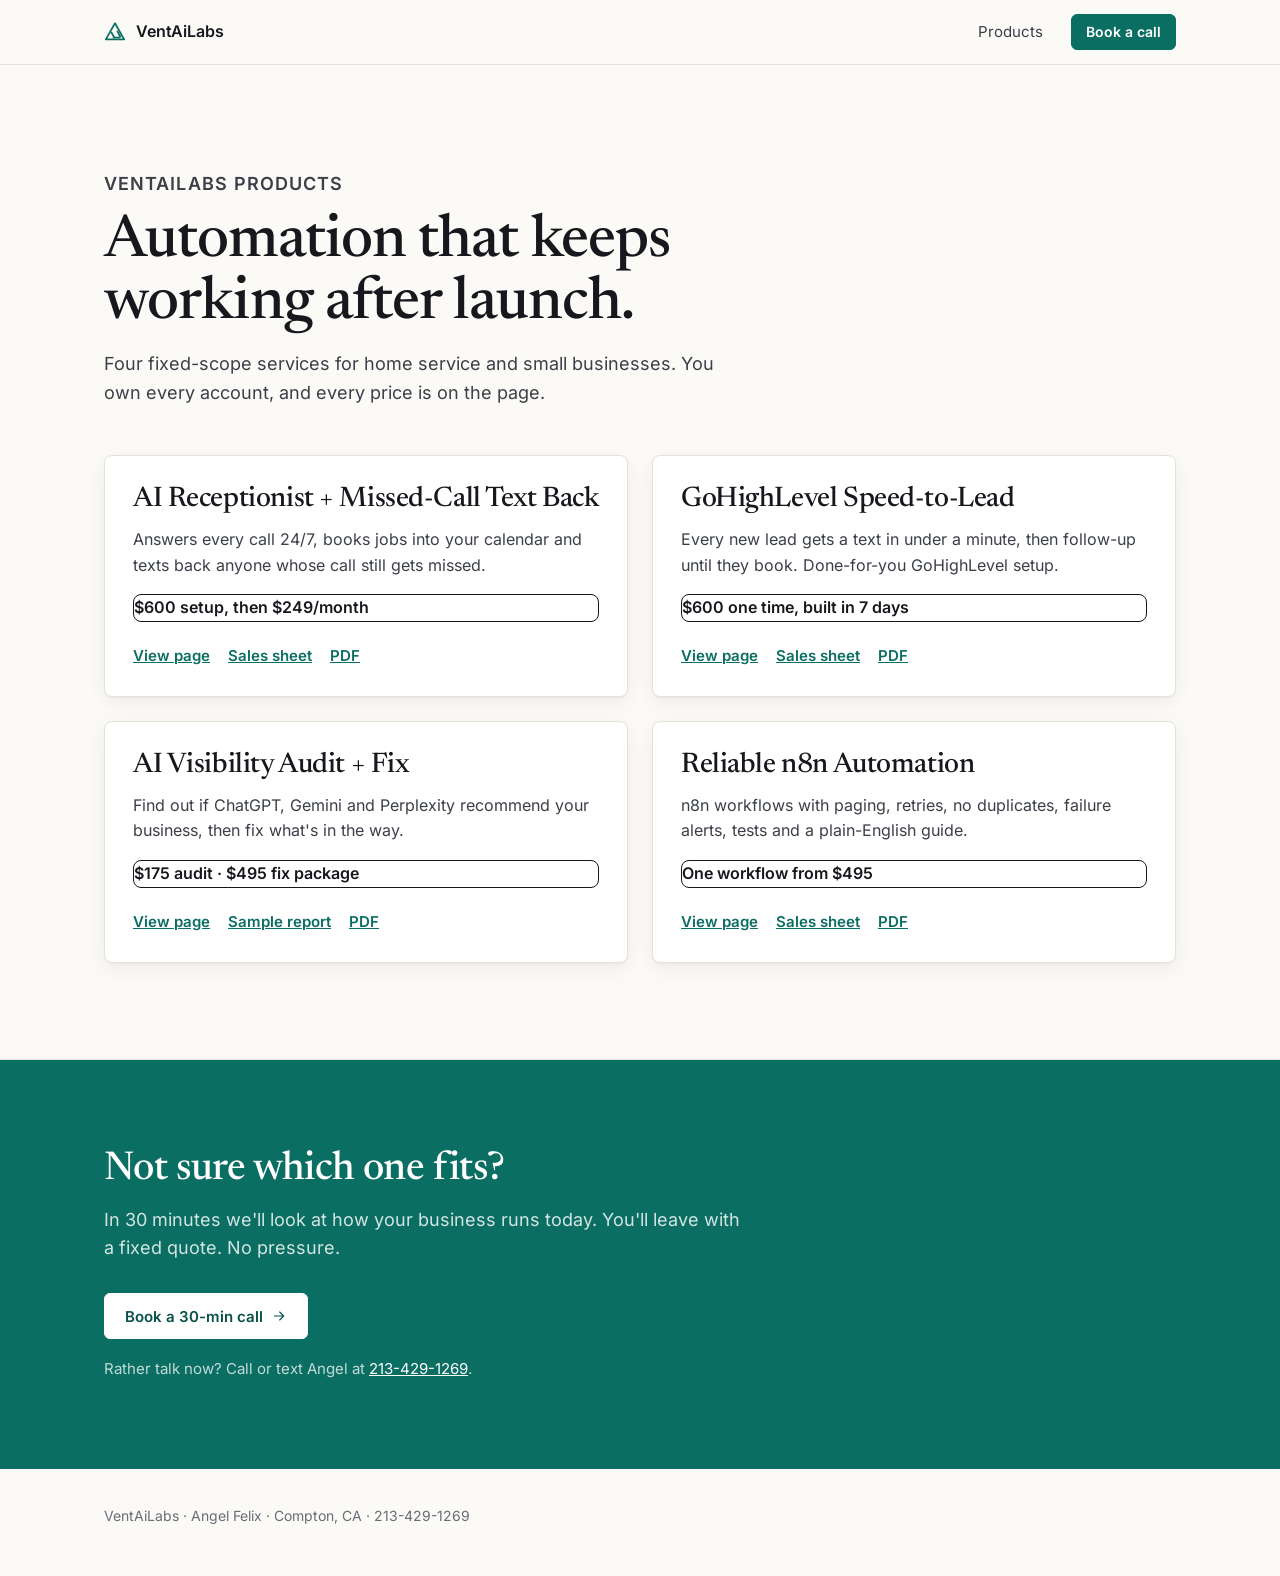
==== index.html @ 2b77d4f8 "Publish VentAiLabs product sales pages" ====
<!doctype html>
<html lang="en">
<head>
<meta charset="utf-8">
<meta name="viewport" content="width=device-width,initial-scale=1">
<title>Products | VentAiLabs</title>
<meta name="description" content="VentAiLabs builds AI receptionists, GoHighLevel speed-to-lead systems, AI visibility audits and reliable n8n automations for small businesses.">
<link rel="stylesheet" href="site.css">
<style>
.cards{display:grid;grid-template-columns:repeat(2,minmax(0,1fr));gap:24px}
.card{display:flex;flex-direction:column;background:var(--white);border:1px solid var(--line);border-radius:var(--r);box-shadow:var(--shadow);padding:28px;color:var(--ink);text-decoration:none}
.card:hover{border-color:var(--brand)}
.card h2{font-size:28px;margin:0 0 12px}
.card p{color:var(--ink2);font-size:16px}
.card .price{margin-top:16px;font-weight:600;color:var(--ink)}
.card .links{display:flex;gap:18px;flex-wrap:wrap;margin-top:22px;font-size:15px}
.card .links a{font-weight:600}
@media (max-width:760px){.cards{grid-template-columns:1fr}.nav nav a:not(.btn){display:none}}
</style>
</head>
<body>
<header class="nav"><div class="wrap">
  <a class="mark" href="./"><svg viewBox="0 0 24 24" aria-hidden="true" fill="none" stroke="#0B6E63" stroke-width="1.9" stroke-linecap="round" stroke-linejoin="round"><path d="M12 2.5 22 20H2z"/><path d="M8.2 12.6 11.2 18M10.5 18h6.2M14.6 11.3l3.3 5.9"/></svg>VentAiLabs</a>
  <nav aria-label="Page"><a href="#products">Products</a><a class="btn small" href="https://calendly.com/ventailabs-marketing/30min" target="_blank" rel="noopener">Book a call</a></nav>
</div></header>
<main id="top">
<section class="sec" id="products"><div class="wrap">
  <div class="sec-head"><p class="kicker">VentAiLabs products</p><h1>Automation that keeps working after launch.</h1><p>Four fixed-scope services for home service and small businesses. You own every account, and every price is on the page.</p></div>
  <div class="cards">
    <div class="card"><h2>AI Receptionist + Missed-Call Text Back</h2><p>Answers every call 24/7, books jobs into your calendar and texts back anyone whose call still gets missed.</p><p class="price">$600 setup, then $249/month</p><div class="links"><a href="ai-receptionist/">View page</a><a href="ai-receptionist/sales-sheet.html">Sales sheet</a><a href="ai-receptionist/sales-sheet.pdf">PDF</a></div></div>
    <div class="card"><h2>GoHighLevel Speed-to-Lead</h2><p>Every new lead gets a text in under a minute, then follow-up until they book. Done-for-you GoHighLevel setup.</p><p class="price">$600 one time, built in 7 days</p><div class="links"><a href="ghl-speed-to-lead/">View page</a><a href="ghl-speed-to-lead/sales-sheet.html">Sales sheet</a><a href="ghl-speed-to-lead/sales-sheet.pdf">PDF</a></div></div>
    <div class="card"><h2>AI Visibility Audit + Fix</h2><p>Find out if ChatGPT, Gemini and Perplexity recommend your business, then fix what's in the way.</p><p class="price">$175 audit · $495 fix package</p><div class="links"><a href="ai-visibility-audit/">View page</a><a href="ai-visibility-audit/audit-sample-campwarner.html">Sample report</a><a href="ai-visibility-audit/sales-sheet.pdf">PDF</a></div></div>
    <div class="card"><h2>Reliable n8n Automation</h2><p>n8n workflows with paging, retries, no duplicates, failure alerts, tests and a plain-English guide.</p><p class="price">One workflow from $495</p><div class="links"><a href="n8n-production/">View page</a><a href="n8n-production/sales-sheet.html">Sales sheet</a><a href="n8n-production/sales-sheet.pdf">PDF</a></div></div>
  </div>
</div></section>
<section class="close"><div class="wrap">
  <h2>Not sure which one fits?</h2>
  <p>In 30 minutes we'll look at how your business runs today. You'll leave with a fixed quote. No pressure.</p>
  <a class="btn" href="https://calendly.com/ventailabs-marketing/30min" target="_blank" rel="noopener">Book a 30-min call<svg class="ic" viewBox="0 0 24 24" aria-hidden="true"><path d="M5 12h14M13 6l6 6-6 6"/></svg></a>
  <p class="alt">Rather talk now? Call or text Angel at <a href="tel:+12134291269">213-429-1269</a>.</p>
</div></section>
</main>
<footer><div class="wrap">
  <p>VentAiLabs · Angel Felix · Compton, CA · 213-429-1269</p>
</div></footer>
</body>
</html>
---- site.css ----
/* VentAiLabs product pages: v2 design system. One brand color, two typefaces, no gradients. */
@font-face{font-family:"Newsreader";src:url([data-uri]) format("woff2");font-weight:400 600;font-display:swap}
@font-face{font-family:"Newsreader";src:url([data-uri]) format("woff2");font-weight:400 500;font-style:italic;font-display:swap}
@font-face{font-family:"Inter";src:url([data-uri]) format("woff2");font-weight:400 700;font-display:swap}
:root{
  --paper:#FBFAF7;--white:#fff;--ink:#16181D;--ink2:#3B3F47;--muted:#686D76;--faint:#9A9EA6;
  --line:#E5E2DA;--line2:#EFECE6;--brand:#0B6E63;--brand-dk:#085249;--brand-tint:#E6F0EE;
  --amber:#8A5300;--amber-bg:#FAF0DE;--red:#A8261B;--red-bg:#FBEAE7;
  --serif:"Newsreader",Georgia,"Times New Roman",serif;
  --sans:"Inter",-apple-system,BlinkMacSystemFont,"Segoe UI",Roboto,Helvetica,Arial,sans-serif;
  --mono:ui-monospace,"SF Mono",Menlo,Consolas,"Liberation Mono",monospace;
  --r:8px;--shadow:0 1px 2px rgba(22,24,29,.04),0 6px 20px rgba(22,24,29,.06)}
*{box-sizing:border-box}
html{-webkit-text-size-adjust:100%;scroll-behavior:smooth}
body{margin:0;background:var(--paper);color:var(--ink);font:400 17px/1.6 var(--sans);-webkit-font-smoothing:antialiased}
img,svg{display:block;max-width:100%}
a{color:var(--brand)}
.wrap{max-width:1120px;margin:0 auto;padding:0 24px}
.ic{width:20px;height:20px;flex:none;stroke:currentColor;fill:none;stroke-width:1.75;stroke-linecap:round;stroke-linejoin:round}
.ic.sm{width:16px;height:16px}
/* nav */
.nav{position:sticky;top:0;z-index:20;background:rgba(251,250,247,.96);border-bottom:1px solid var(--line)}
.nav .wrap{display:flex;align-items:center;justify-content:space-between;height:64px;gap:16px}
.mark{display:flex;align-items:center;gap:10px;color:var(--ink);text-decoration:none;font-weight:600;letter-spacing:-.01em;font-size:16px}
.mark svg{width:22px;height:22px}
.nav nav{display:flex;align-items:center;gap:28px;font-size:15px}
.nav nav a{color:var(--ink2);text-decoration:none}
.nav nav a:hover{color:var(--ink)}
.nav nav a.btn{color:#fff}
/* buttons */
.btn{display:inline-flex;align-items:center;gap:8px;background:var(--brand);color:#fff;text-decoration:none;font:600 15px/1 var(--sans);padding:14px 20px;border-radius:6px;border:1px solid var(--brand);cursor:pointer;white-space:nowrap}
.btn:hover{background:var(--brand-dk);border-color:var(--brand-dk)}
.btn.small{padding:10px 14px;font-size:14px}
.btn .ic{width:16px;height:16px}
.textlink{color:var(--ink);font-weight:500;text-decoration:underline;text-underline-offset:4px;text-decoration-color:var(--line);font-size:15px}
.textlink:hover{text-decoration-color:var(--ink)}
/* type */
h1,h2,h3{font-family:var(--serif);font-weight:500;letter-spacing:-.015em;margin:0;color:var(--ink)}
h1{font-size:clamp(38px,5vw,60px);line-height:1.04}
h2{font-size:clamp(30px,3.4vw,40px);line-height:1.1}
h3{font-family:var(--sans);font-size:17px;font-weight:600;letter-spacing:-.005em;line-height:1.35}
.kicker{font:600 13px/1 var(--sans);letter-spacing:.06em;text-transform:uppercase;color:var(--brand);margin:0 0 18px}
.lede{font-size:19px;line-height:1.55;color:var(--ink2);max-width:34em;margin:22px 0 0}
.lede b{color:var(--ink);font-weight:600}
p{margin:0}
.muted{color:var(--muted)}
/* hero */
.hero{padding:72px 0 88px;border-bottom:1px solid var(--line)}
.hero .wrap{display:grid;grid-template-columns:minmax(0,1fr) minmax(0,1.02fr);gap:64px;align-items:center}
.hero .actions{display:flex;align-items:center;gap:22px;flex-wrap:wrap;margin-top:32px}
.facts{display:flex;flex-wrap:wrap;gap:10px 22px;margin:30px 0 0;padding:0;list-style:none;font-size:14px;color:var(--ink2)}
.facts li{display:flex;align-items:center;gap:7px}
.facts .ic{width:16px;height:16px;color:var(--brand)}
/* sections */
.sec{padding:96px 0;border-bottom:1px solid var(--line)}
.sec.alt{background:var(--white)}
.sec-head{max-width:640px;margin:0 0 48px}
.sec-head p{margin-top:14px;color:var(--ink2);font-size:18px}
/* steps */
.steps{list-style:none;margin:0;padding:0;display:grid;grid-template-columns:repeat(3,minmax(0,1fr));gap:0;border-top:1px solid var(--ink)}
.steps li{padding:28px 32px 8px 0}
.steps li+li{padding-left:32px;border-left:1px solid var(--line)}
.steps .n{font:500 15px/1 var(--mono);color:var(--brand);display:block;margin-bottom:18px}
.steps h3{font-family:var(--serif);font-size:24px;font-weight:500;margin-bottom:10px}
.steps p{color:var(--ink2);font-size:16px}
.steps .when{display:inline-block;margin-top:14px;font-size:13px;color:var(--muted);border:1px solid var(--line);border-radius:4px;padding:3px 8px;background:var(--white)}
/* checklist */
.get{display:grid;grid-template-columns:minmax(0,1fr) minmax(0,1fr);gap:0 56px;list-style:none;margin:0;padding:0}
.get li{display:flex;gap:14px;padding:18px 0;border-top:1px solid var(--line)}
.get li .ic{color:var(--brand);margin-top:3px}
.get b{display:block;font-weight:600}
.get span{color:var(--ink2);font-size:16px}
/* pricing */
.price{display:grid;grid-template-columns:minmax(0,1.25fr) minmax(0,1fr);border:1px solid var(--ink);border-radius:var(--r);background:var(--white);overflow:hidden}
.price>div{padding:36px}
.price>div+div{border-left:1px solid var(--line);background:var(--paper)}
.price .label{font-size:14px;font-weight:600;color:var(--muted);margin-bottom:10px}
.price .amt{font-family:var(--serif);font-size:56px;line-height:1;letter-spacing:-.02em}
.price .amt small{font-family:var(--sans);font-size:17px;color:var(--muted);letter-spacing:0;margin-left:6px}
.price .then{margin-top:10px;color:var(--ink2)}
.price ul{list-style:none;margin:24px 0 28px;padding:0}
.price li{display:flex;gap:10px;padding:6px 0;font-size:16px}
.price li .ic{color:var(--brand);width:18px;height:18px;margin-top:3px}
.price .amt2{font-family:var(--serif);font-size:36px;line-height:1}
.price .note{font-size:14px;color:var(--muted);margin-top:22px}
.tiers{margin:20px 0 0;padding:0;list-style:none;border-top:1px solid var(--line)}
.tiers li{display:flex;justify-content:space-between;gap:16px;padding:14px 0;border-bottom:1px solid var(--line);font-size:16px}
.tiers li b{font-weight:600}
.tiers li .p{font-family:var(--serif);font-size:22px;white-space:nowrap}
.tiers li small{display:block;color:var(--muted);font-size:14px}
/* faq */
.faq{max-width:760px}
.faq details{border-top:1px solid var(--line)}
.faq details:last-child{border-bottom:1px solid var(--line)}
.faq summary{list-style:none;cursor:pointer;padding:22px 40px 22px 0;font-weight:600;font-size:18px;position:relative}
.faq summary::-webkit-details-marker{display:none}
.faq summary::after{content:"";position:absolute;right:6px;top:50%;width:10px;height:10px;border-right:1.75px solid var(--ink2);border-bottom:1.75px solid var(--ink2);transform:translateY(-70%) rotate(45deg);transition:transform .15s}
.faq details[open] summary::after{transform:translateY(-30%) rotate(225deg)}
.faq details p{padding:0 40px 24px 0;color:var(--ink2)}
/* closing */
.close{background:var(--brand);color:#fff;padding:88px 0}
.close h2{color:#fff;max-width:18em}
.close p{color:rgba(255,255,255,.82);margin-top:14px;font-size:18px;max-width:36em}
.close .btn{background:#fff;color:var(--brand-dk);border-color:#fff;margin-top:30px}
.close .btn:hover{background:var(--paper)}
.close .alt{margin-top:18px;font-size:15px;color:rgba(255,255,255,.75)}
.close .alt a{color:#fff}
footer{padding:36px 0 48px;font-size:14px;color:var(--muted)}
footer .wrap{display:flex;justify-content:space-between;gap:24px;flex-wrap:wrap}
footer p{max-width:46em}
/* example tag */
.ex{display:inline-flex;align-items:center;font:600 11px/1 var(--sans);letter-spacing:.06em;text-transform:uppercase;color:var(--amber);background:var(--amber-bg);border-radius:3px;padding:4px 6px;vertical-align:middle}
/* app windows (hero + previews) */
.app{background:var(--white);border:1px solid var(--line);border-radius:10px;box-shadow:var(--shadow);overflow:hidden;font-size:14px;line-height:1.45;color:var(--ink)}
.app-bar{display:flex;align-items:center;justify-content:space-between;gap:12px;padding:10px 14px;border-bottom:1px solid var(--line2);background:#FCFCFB;font-size:13px;color:var(--muted)}
.app-bar .t{display:flex;align-items:center;gap:8px;color:var(--ink);font-weight:600;min-width:0}
.app-bar .t span{overflow:hidden;text-overflow:ellipsis;white-space:nowrap}
.app-body{padding:16px}
.tag{display:inline-flex;align-items:center;gap:5px;font-size:12px;font-weight:600;border-radius:4px;padding:3px 7px;background:var(--line2);color:var(--ink2);white-space:nowrap}
.tag.g{background:var(--brand-tint);color:var(--brand-dk)}
.tag.a{background:var(--amber-bg);color:var(--amber)}
.tag.r{background:var(--red-bg);color:var(--red)}
.dot{width:7px;height:7px;border-radius:50%;background:currentColor;display:inline-block}
.live .dot{animation:blink 1.4s infinite}@keyframes blink{50%{opacity:.25}}
.mono{font-family:var(--mono);font-size:12.5px}
.seg{display:inline-flex;flex-wrap:wrap;gap:4px;padding:4px;background:var(--line2);border-radius:8px}
.seg button{font:500 14px/1 var(--sans);color:var(--ink2);background:none;border:0;border-radius:5px;padding:9px 12px;cursor:pointer}
.seg button[aria-pressed=true]{background:var(--white);color:var(--ink);box-shadow:0 1px 2px rgba(0,0,0,.08)}
.ctl{display:inline-flex;align-items:center;gap:7px;font:500 14px/1 var(--sans);color:var(--ink);background:var(--white);border:1px solid var(--line);border-radius:6px;padding:9px 12px;cursor:pointer}
.ctl:hover{border-color:var(--faint)}
a.ctl{text-decoration:none}
.ctl.pri{background:var(--ink);color:#fff;border-color:var(--ink)}
.ctl .ic{width:15px;height:15px}
.preview-note{font-size:14px;color:var(--muted);margin-top:14px;display:flex;gap:8px;align-items:flex-start}
.preview-note .ic{width:16px;height:16px;margin-top:3px}
/* hero visual stack */
.stack{position:relative}
.stack .ex.corner{position:absolute;top:-12px;right:12px;z-index:3}
/* print */
@media print{.nav{position:static}}
/* responsive */
@media (max-width:960px){
  .hero{padding:48px 0 64px}
  .hero .wrap{grid-template-columns:minmax(0,1fr);gap:48px}
  .nav nav a:not(.btn){display:none}
  .sec{padding:72px 0}
  .steps{grid-template-columns:minmax(0,1fr)}
  .steps li,.steps li+li{padding:24px 0;border-left:0}
  .steps li+li{border-top:1px solid var(--line)}
  .get{grid-template-columns:minmax(0,1fr)}
  .price{grid-template-columns:minmax(0,1fr)}
  .price>div+div{border-left:0;border-top:1px solid var(--line)}
}
@media (max-width:520px){
  body{font-size:16px}
  .wrap{padding:0 20px}
  .lede{font-size:18px}
  .price>div{padding:26px 22px}
  .price .amt{font-size:46px}
  .hero .actions{gap:16px}
  .btn{padding:14px 18px}
  .faq summary{font-size:17px}
  .close{padding:64px 0}
}
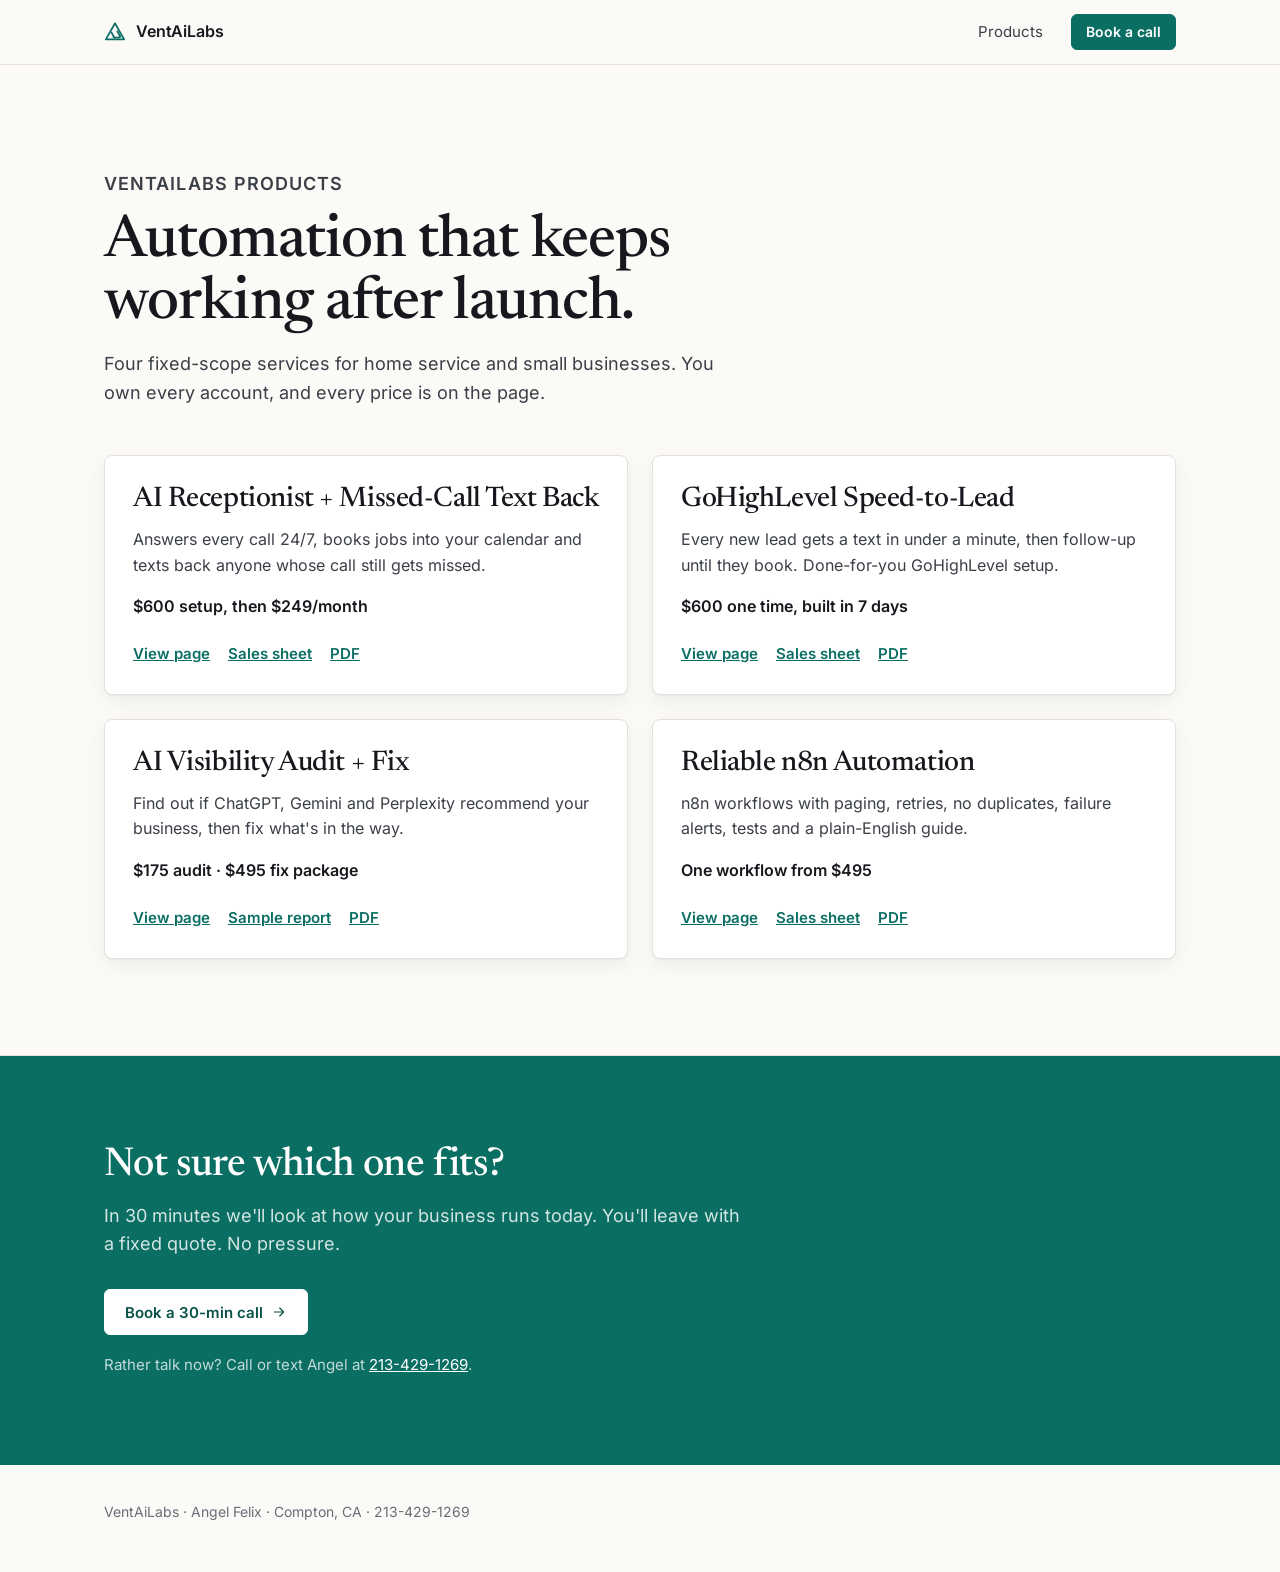
==== commit 473a523f: "Root index: fix price label style" ====
--- a/index.html
+++ b/index.html
@@ -12,7 +12,7 @@
 .card:hover{border-color:var(--brand)}
 .card h2{font-size:28px;margin:0 0 12px}
 .card p{color:var(--ink2);font-size:16px}
-.card .price{margin-top:16px;font-weight:600;color:var(--ink)}
+.card .cost{margin-top:16px;font-weight:600;color:var(--ink)}
 .card .links{display:flex;gap:18px;flex-wrap:wrap;margin-top:22px;font-size:15px}
 .card .links a{font-weight:600}
 @media (max-width:760px){.cards{grid-template-columns:1fr}.nav nav a:not(.btn){display:none}}
@@ -27,10 +27,10 @@
 <section class="sec" id="products"><div class="wrap">
   <div class="sec-head"><p class="kicker">VentAiLabs products</p><h1>Automation that keeps working after launch.</h1><p>Four fixed-scope services for home service and small businesses. You own every account, and every price is on the page.</p></div>
   <div class="cards">
-    <div class="card"><h2>AI Receptionist + Missed-Call Text Back</h2><p>Answers every call 24/7, books jobs into your calendar and texts back anyone whose call still gets missed.</p><p class="price">$600 setup, then $249/month</p><div class="links"><a href="ai-receptionist/">View page</a><a href="ai-receptionist/sales-sheet.html">Sales sheet</a><a href="ai-receptionist/sales-sheet.pdf">PDF</a></div></div>
-    <div class="card"><h2>GoHighLevel Speed-to-Lead</h2><p>Every new lead gets a text in under a minute, then follow-up until they book. Done-for-you GoHighLevel setup.</p><p class="price">$600 one time, built in 7 days</p><div class="links"><a href="ghl-speed-to-lead/">View page</a><a href="ghl-speed-to-lead/sales-sheet.html">Sales sheet</a><a href="ghl-speed-to-lead/sales-sheet.pdf">PDF</a></div></div>
-    <div class="card"><h2>AI Visibility Audit + Fix</h2><p>Find out if ChatGPT, Gemini and Perplexity recommend your business, then fix what's in the way.</p><p class="price">$175 audit · $495 fix package</p><div class="links"><a href="ai-visibility-audit/">View page</a><a href="ai-visibility-audit/audit-sample-campwarner.html">Sample report</a><a href="ai-visibility-audit/sales-sheet.pdf">PDF</a></div></div>
-    <div class="card"><h2>Reliable n8n Automation</h2><p>n8n workflows with paging, retries, no duplicates, failure alerts, tests and a plain-English guide.</p><p class="price">One workflow from $495</p><div class="links"><a href="n8n-production/">View page</a><a href="n8n-production/sales-sheet.html">Sales sheet</a><a href="n8n-production/sales-sheet.pdf">PDF</a></div></div>
+    <div class="card"><h2>AI Receptionist + Missed-Call Text Back</h2><p>Answers every call 24/7, books jobs into your calendar and texts back anyone whose call still gets missed.</p><p class="cost">$600 setup, then $249/month</p><div class="links"><a href="ai-receptionist/">View page</a><a href="ai-receptionist/sales-sheet.html">Sales sheet</a><a href="ai-receptionist/sales-sheet.pdf">PDF</a></div></div>
+    <div class="card"><h2>GoHighLevel Speed-to-Lead</h2><p>Every new lead gets a text in under a minute, then follow-up until they book. Done-for-you GoHighLevel setup.</p><p class="cost">$600 one time, built in 7 days</p><div class="links"><a href="ghl-speed-to-lead/">View page</a><a href="ghl-speed-to-lead/sales-sheet.html">Sales sheet</a><a href="ghl-speed-to-lead/sales-sheet.pdf">PDF</a></div></div>
+    <div class="card"><h2>AI Visibility Audit + Fix</h2><p>Find out if ChatGPT, Gemini and Perplexity recommend your business, then fix what's in the way.</p><p class="cost">$175 audit · $495 fix package</p><div class="links"><a href="ai-visibility-audit/">View page</a><a href="ai-visibility-audit/audit-sample-campwarner.html">Sample report</a><a href="ai-visibility-audit/sales-sheet.pdf">PDF</a></div></div>
+    <div class="card"><h2>Reliable n8n Automation</h2><p>n8n workflows with paging, retries, no duplicates, failure alerts, tests and a plain-English guide.</p><p class="cost">One workflow from $495</p><div class="links"><a href="n8n-production/">View page</a><a href="n8n-production/sales-sheet.html">Sales sheet</a><a href="n8n-production/sales-sheet.pdf">PDF</a></div></div>
   </div>
 </div></section>
 <section class="close"><div class="wrap">
